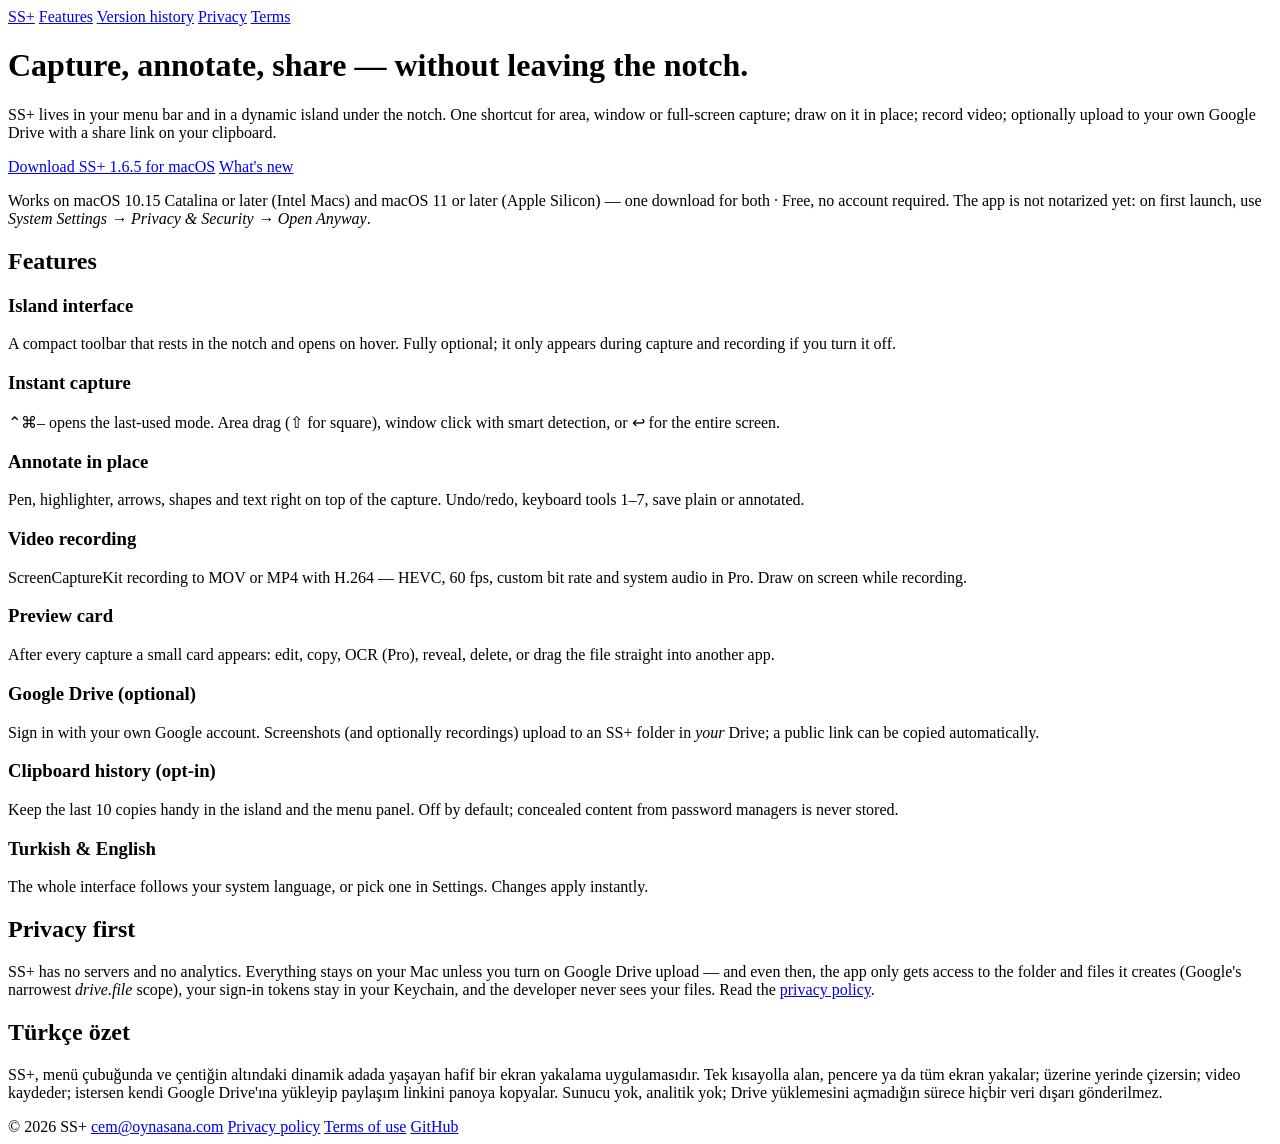
==== site/index.html @ 43a7a7cb "site: 1.6.5 sürüm bilgisi Co-Authored-By: Claude Fable 5 <noreply@anthropic.com>" ====
<!doctype html>
<html lang="en">
<head>
<meta charset="utf-8">
<meta name="viewport" content="width=device-width,initial-scale=1">
<title>SS+ — Screen capture for macOS</title>
<meta name="description" content="SS+ is a lightweight screen capture app for macOS: notch island, instant area/window capture, in-place annotation, video recording and optional Google Drive sharing.">
<link rel="icon" href="/favicon.svg" type="image/svg+xml">
<link rel="stylesheet" href="/_style.css">
</head>
<body>
<div class="wrap">
<nav class="top">
  <a class="brand" href="/"><span class="mark"></span>SS+</a>
  <a class="link" href="/" aria-current="page">Features</a>
  <a class="link" href="/changelog">Version history</a>
  <a class="link" href="/privacy">Privacy</a>
  <a class="link" href="/terms">Terms</a>
</nav>

<h1>Capture, annotate, share — without leaving the notch.</h1>
<p class="lead">SS+ lives in your menu bar and in a dynamic island under the notch. One shortcut for area, window or full-screen capture; draw on it in place; record video; optionally upload to your own Google Drive with a share link on your clipboard.</p>
<div class="actions">
  <a class="btn" id="download" href="https://github.com/cosmnet/SS-/releases/latest">Download SS+ 1.6.5 for macOS</a>
  <a class="btn secondary" href="/changelog">What's new</a>
</div>
<p class="note">Works on macOS 10.15 Catalina or later (Intel Macs) and macOS 11 or later (Apple Silicon) — one download for both · Free, no account required. The app is not notarized yet: on first launch, use <em>System Settings → Privacy &amp; Security → Open Anyway</em>.</p>

<h2>Features</h2>
<div class="grid">
  <div class="card"><h3>Island interface</h3><p>A compact toolbar that rests in the notch and opens on hover. Fully optional; it only appears during capture and recording if you turn it off.</p></div>
  <div class="card"><h3>Instant capture</h3><p><span class="kbd">⌃⌘–</span> opens the last-used mode. Area drag (⇧ for square), window click with smart detection, or ↩ for the entire screen.</p></div>
  <div class="card"><h3>Annotate in place</h3><p>Pen, highlighter, arrows, shapes and text right on top of the capture. Undo/redo, keyboard tools 1–7, save plain or annotated.</p></div>
  <div class="card"><h3>Video recording</h3><p>ScreenCaptureKit recording to MOV or MP4 with H.264 — HEVC, 60 fps, custom bit rate and system audio in Pro. Draw on screen while recording.</p></div>
  <div class="card"><h3>Preview card</h3><p>After every capture a small card appears: edit, copy, OCR (Pro), reveal, delete, or drag the file straight into another app.</p></div>
  <div class="card"><h3>Google Drive (optional)</h3><p>Sign in with your own Google account. Screenshots (and optionally recordings) upload to an SS+ folder in <em>your</em> Drive; a public link can be copied automatically.</p></div>
  <div class="card"><h3>Clipboard history (opt-in)</h3><p>Keep the last 10 copies handy in the island and the menu panel. Off by default; concealed content from password managers is never stored.</p></div>
  <div class="card"><h3>Turkish &amp; English</h3><p>The whole interface follows your system language, or pick one in Settings. Changes apply instantly.</p></div>
</div>

<h2>Privacy first</h2>
<p>SS+ has no servers and no analytics. Everything stays on your Mac unless you turn on Google Drive upload — and even then, the app only gets access to the folder and files it creates (Google's narrowest <em>drive.file</em> scope), your sign-in tokens stay in your Keychain, and the developer never sees your files. Read the <a href="/privacy">privacy policy</a>.</p>

<h2>Türkçe özet</h2>
<p>SS+, menü çubuğunda ve çentiğin altındaki dinamik adada yaşayan hafif bir ekran yakalama uygulamasıdır. Tek kısayolla alan, pencere ya da tüm ekran yakalar; üzerine yerinde çizersin; video kaydeder; istersen kendi Google Drive'ına yükleyip paylaşım linkini panoya kopyalar. Sunucu yok, analitik yok; Drive yüklemesini açmadığın sürece hiçbir veri dışarı gönderilmez.</p>

<footer>
  <span>© 2026 SS+</span>
  <a href="mailto:cem@oynasana.com">cem@oynasana.com</a>
  <a href="/privacy">Privacy policy</a>
  <a href="/terms">Terms of use</a>
  <a href="https://github.com/cosmnet/SS-">GitHub</a>
</footer>
</div>
</body>
</html>
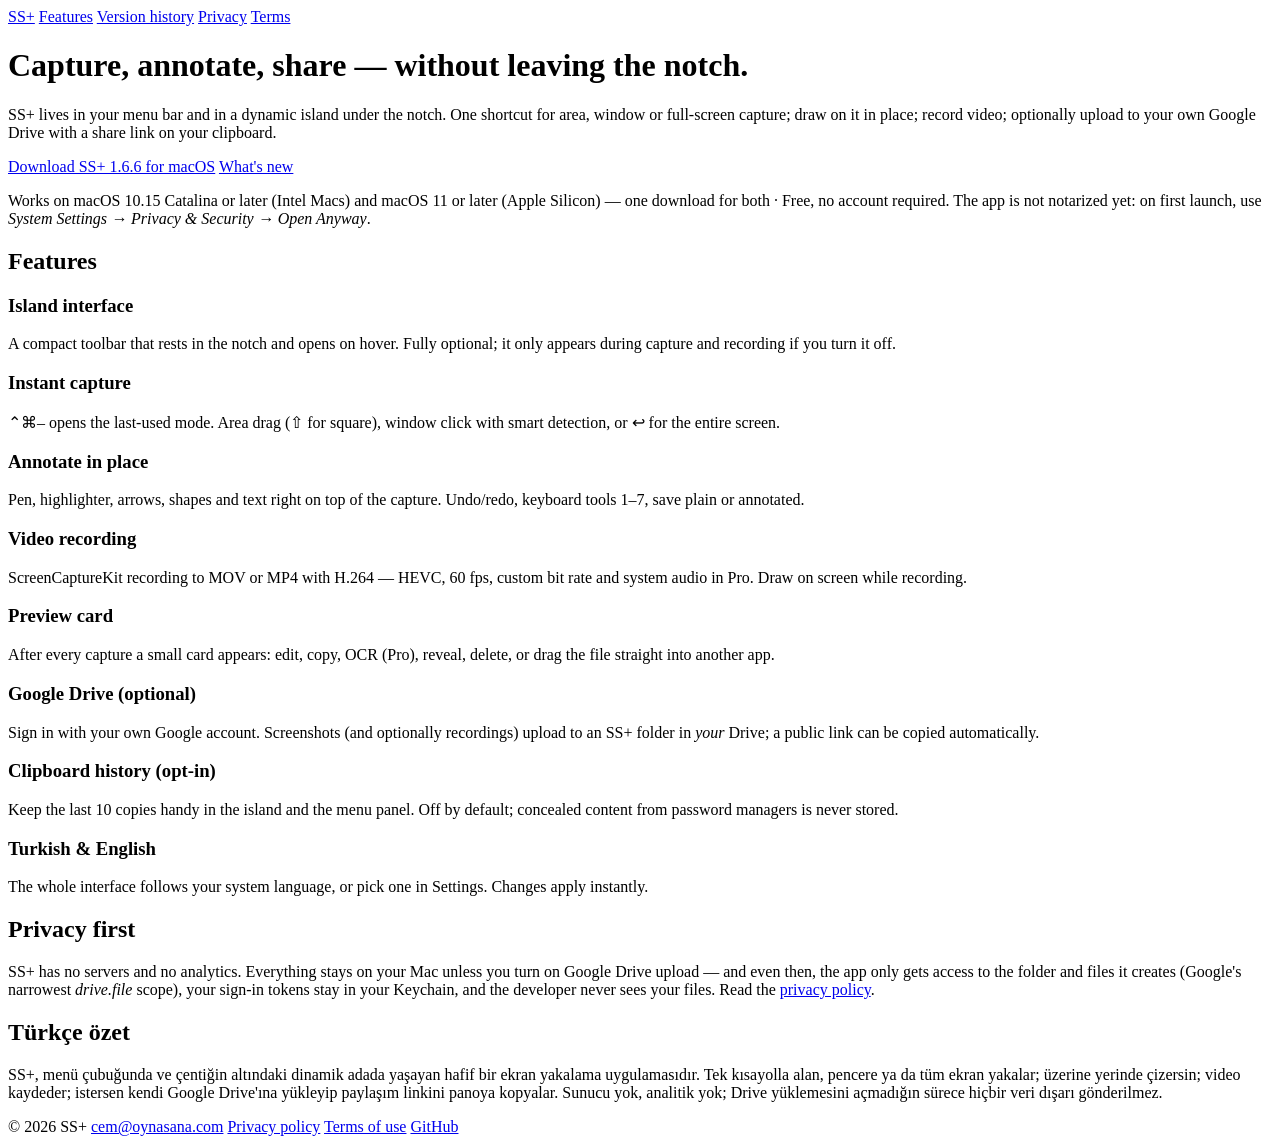
==== commit 638fed33: "site: 1.6.6 sürüm bilgisi Co-Authored-By: Claude Opus 5 <noreply@anthropic.com>" ====
--- a/site/index.html
+++ b/site/index.html
@@ -21,7 +21,7 @@
 <h1>Capture, annotate, share — without leaving the notch.</h1>
 <p class="lead">SS+ lives in your menu bar and in a dynamic island under the notch. One shortcut for area, window or full-screen capture; draw on it in place; record video; optionally upload to your own Google Drive with a share link on your clipboard.</p>
 <div class="actions">
-  <a class="btn" id="download" href="https://github.com/cosmnet/SS-/releases/latest">Download SS+ 1.6.5 for macOS</a>
+  <a class="btn" id="download" href="https://github.com/cosmnet/SS-/releases/latest">Download SS+ 1.6.6 for macOS</a>
   <a class="btn secondary" href="/changelog">What's new</a>
 </div>
 <p class="note">Works on macOS 10.15 Catalina or later (Intel Macs) and macOS 11 or later (Apple Silicon) — one download for both · Free, no account required. The app is not notarized yet: on first launch, use <em>System Settings → Privacy &amp; Security → Open Anyway</em>.</p>
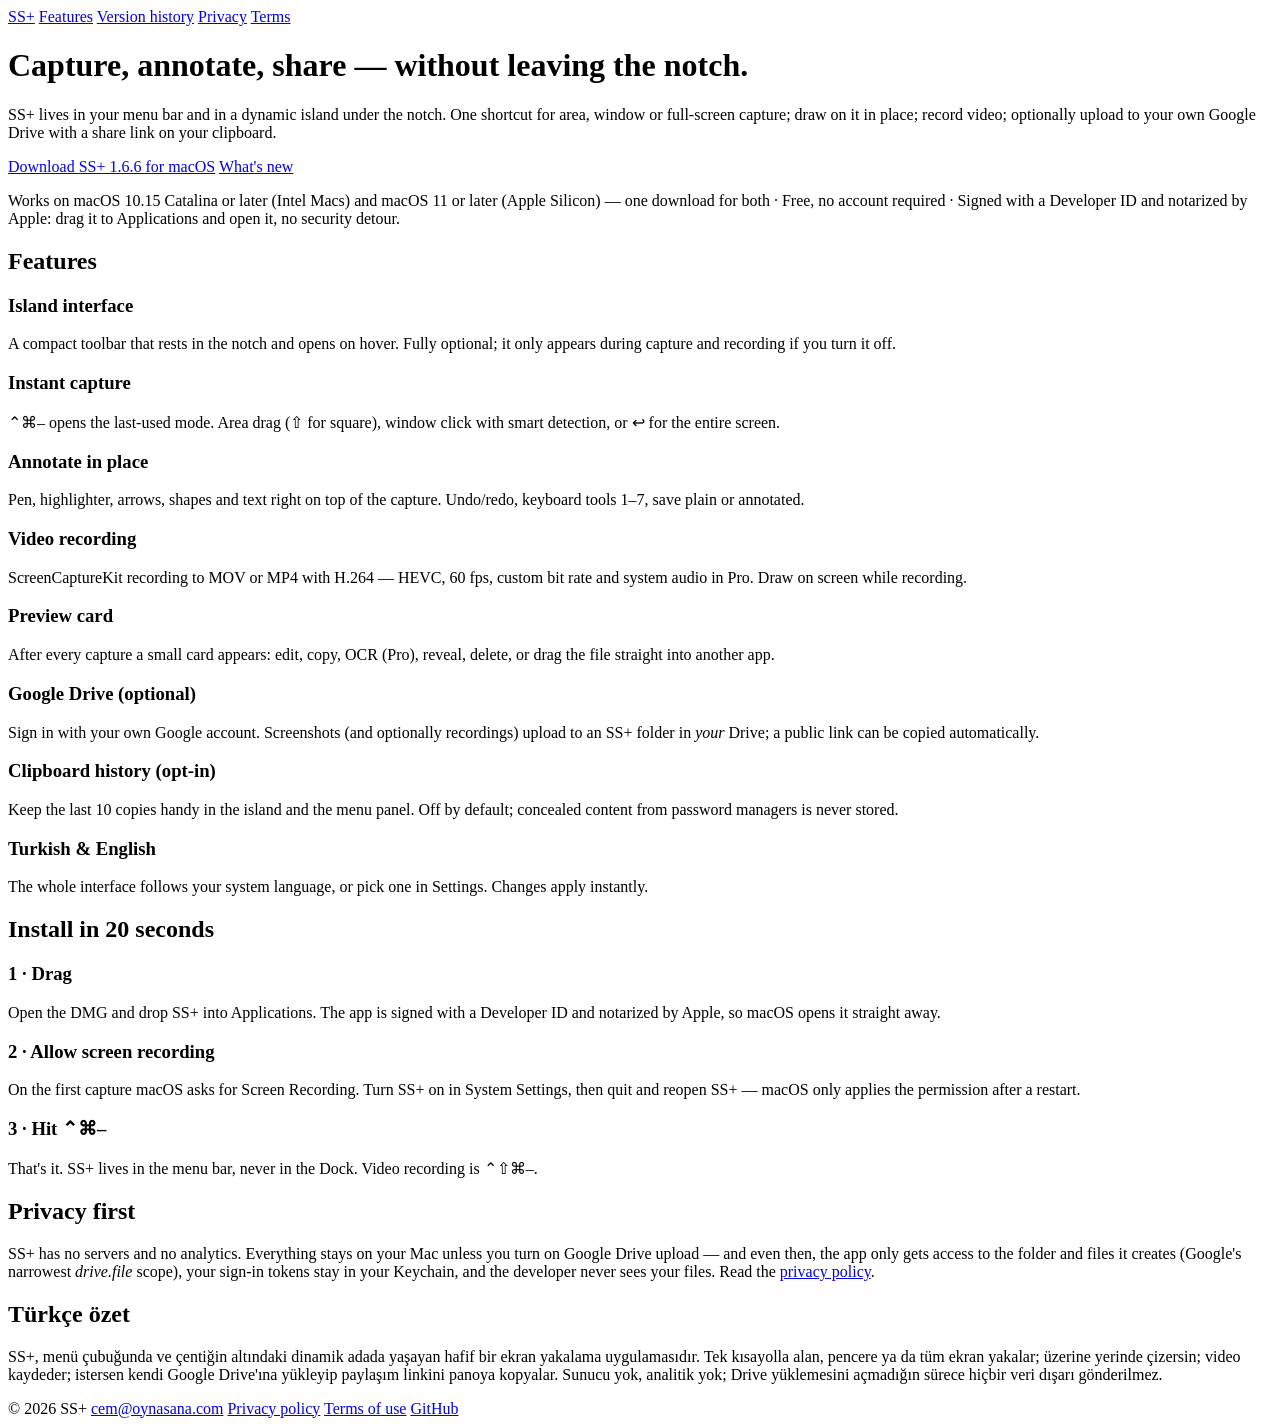
==== commit f741dad0: "Dağıtımı sürtünmesiz yap: uygulamayı da noterle, kurulum metinlerini sadeleştir - make_release.sh: D" ====
--- a/site/index.html
+++ b/site/index.html
@@ -24,7 +24,7 @@
   <a class="btn" id="download" href="https://github.com/cosmnet/SS-/releases/latest">Download SS+ 1.6.6 for macOS</a>
   <a class="btn secondary" href="/changelog">What's new</a>
 </div>
-<p class="note">Works on macOS 10.15 Catalina or later (Intel Macs) and macOS 11 or later (Apple Silicon) — one download for both · Free, no account required. The app is not notarized yet: on first launch, use <em>System Settings → Privacy &amp; Security → Open Anyway</em>.</p>
+<p class="note">Works on macOS 10.15 Catalina or later (Intel Macs) and macOS 11 or later (Apple Silicon) — one download for both · Free, no account required · Signed with a Developer ID and notarized by Apple: drag it to Applications and open it, no security detour.</p>
 
 <h2>Features</h2>
 <div class="grid">
@@ -36,6 +36,13 @@
   <div class="card"><h3>Google Drive (optional)</h3><p>Sign in with your own Google account. Screenshots (and optionally recordings) upload to an SS+ folder in <em>your</em> Drive; a public link can be copied automatically.</p></div>
   <div class="card"><h3>Clipboard history (opt-in)</h3><p>Keep the last 10 copies handy in the island and the menu panel. Off by default; concealed content from password managers is never stored.</p></div>
   <div class="card"><h3>Turkish &amp; English</h3><p>The whole interface follows your system language, or pick one in Settings. Changes apply instantly.</p></div>
+</div>
+
+<h2>Install in 20 seconds</h2>
+<div class="grid">
+  <div class="card"><h3>1 · Drag</h3><p>Open the DMG and drop SS+ into Applications. The app is signed with a Developer ID and notarized by Apple, so macOS opens it straight away.</p></div>
+  <div class="card"><h3>2 · Allow screen recording</h3><p>On the first capture macOS asks for Screen Recording. Turn SS+ on in System Settings, then quit and reopen SS+ — macOS only applies the permission after a restart.</p></div>
+  <div class="card"><h3>3 · Hit <span class="kbd">⌃⌘–</span></h3><p>That's it. SS+ lives in the menu bar, never in the Dock. Video recording is <span class="kbd">⌃⇧⌘–</span>.</p></div>
 </div>
 
 <h2>Privacy first</h2>
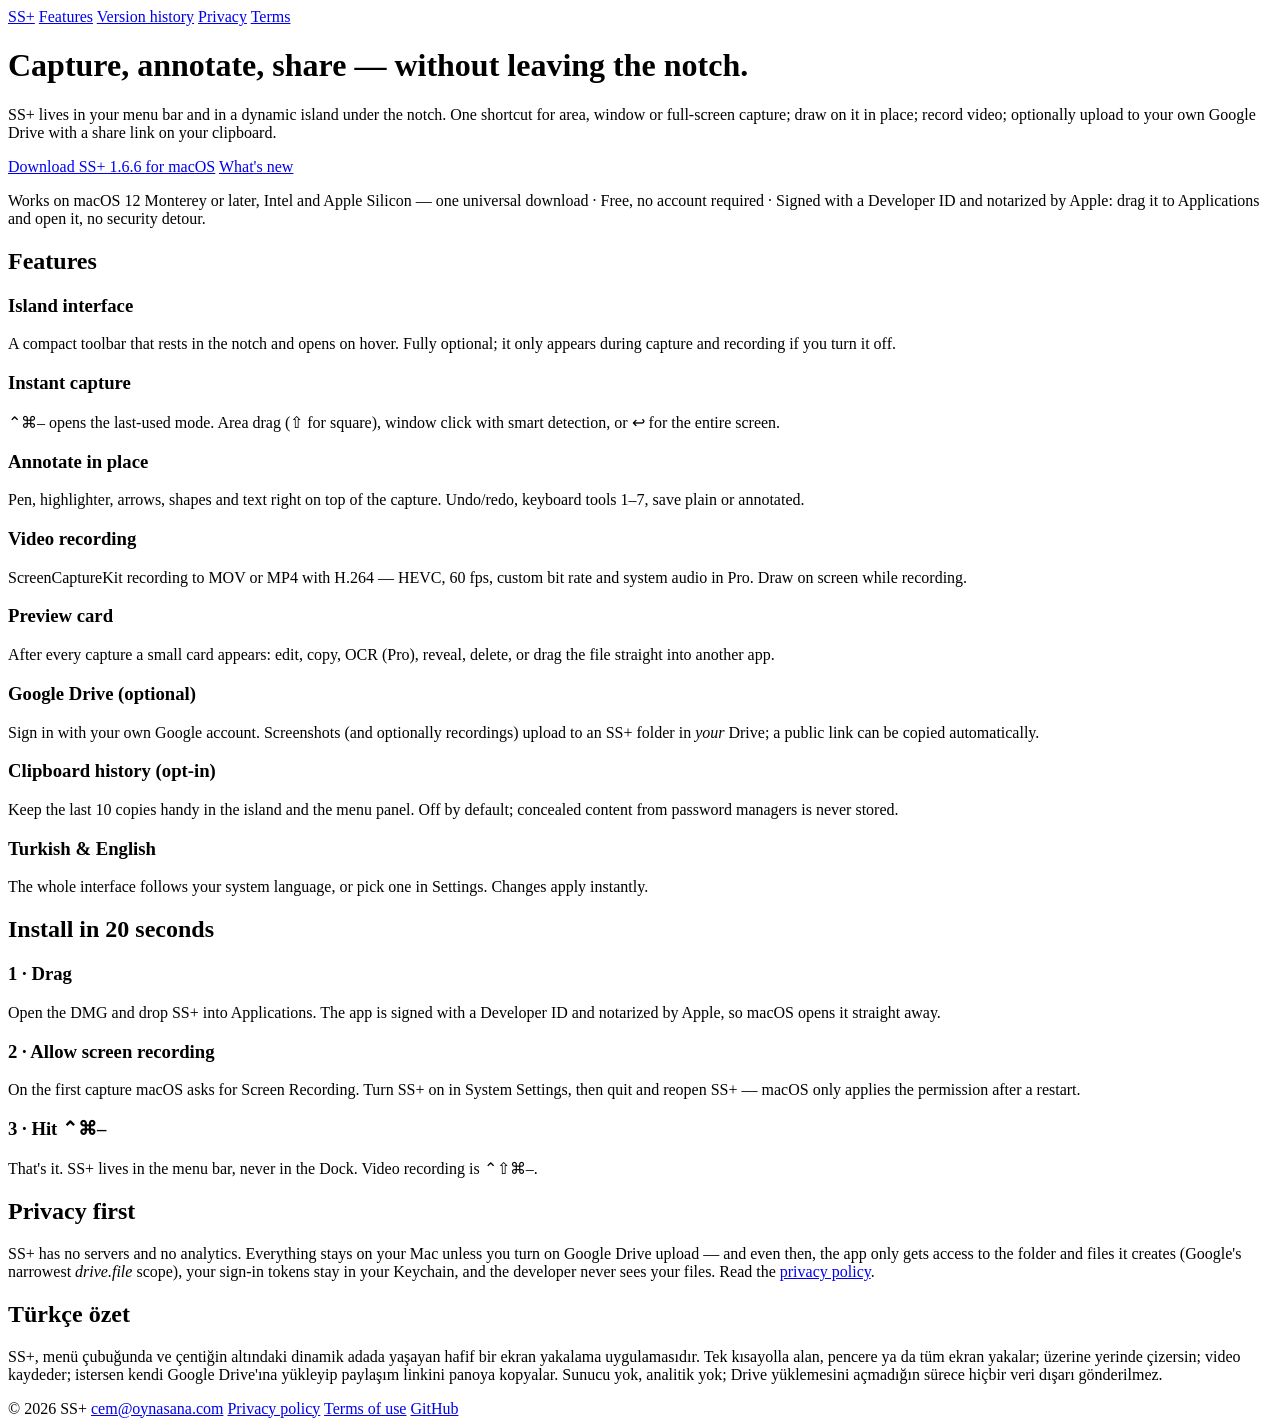
==== commit 1b843c4c: "Asgari sürümü macOS 12'ye çek (Xcode 27 daha eskisini derlemiyor) Xcode 27 "deployment target 10.15 " ====
--- a/site/index.html
+++ b/site/index.html
@@ -24,7 +24,7 @@
   <a class="btn" id="download" href="https://github.com/cosmnet/SS-/releases/latest">Download SS+ 1.6.6 for macOS</a>
   <a class="btn secondary" href="/changelog">What's new</a>
 </div>
-<p class="note">Works on macOS 10.15 Catalina or later (Intel Macs) and macOS 11 or later (Apple Silicon) — one download for both · Free, no account required · Signed with a Developer ID and notarized by Apple: drag it to Applications and open it, no security detour.</p>
+<p class="note">Works on macOS 12 Monterey or later, Intel and Apple Silicon — one universal download · Free, no account required · Signed with a Developer ID and notarized by Apple: drag it to Applications and open it, no security detour.</p>
 
 <h2>Features</h2>
 <div class="grid">
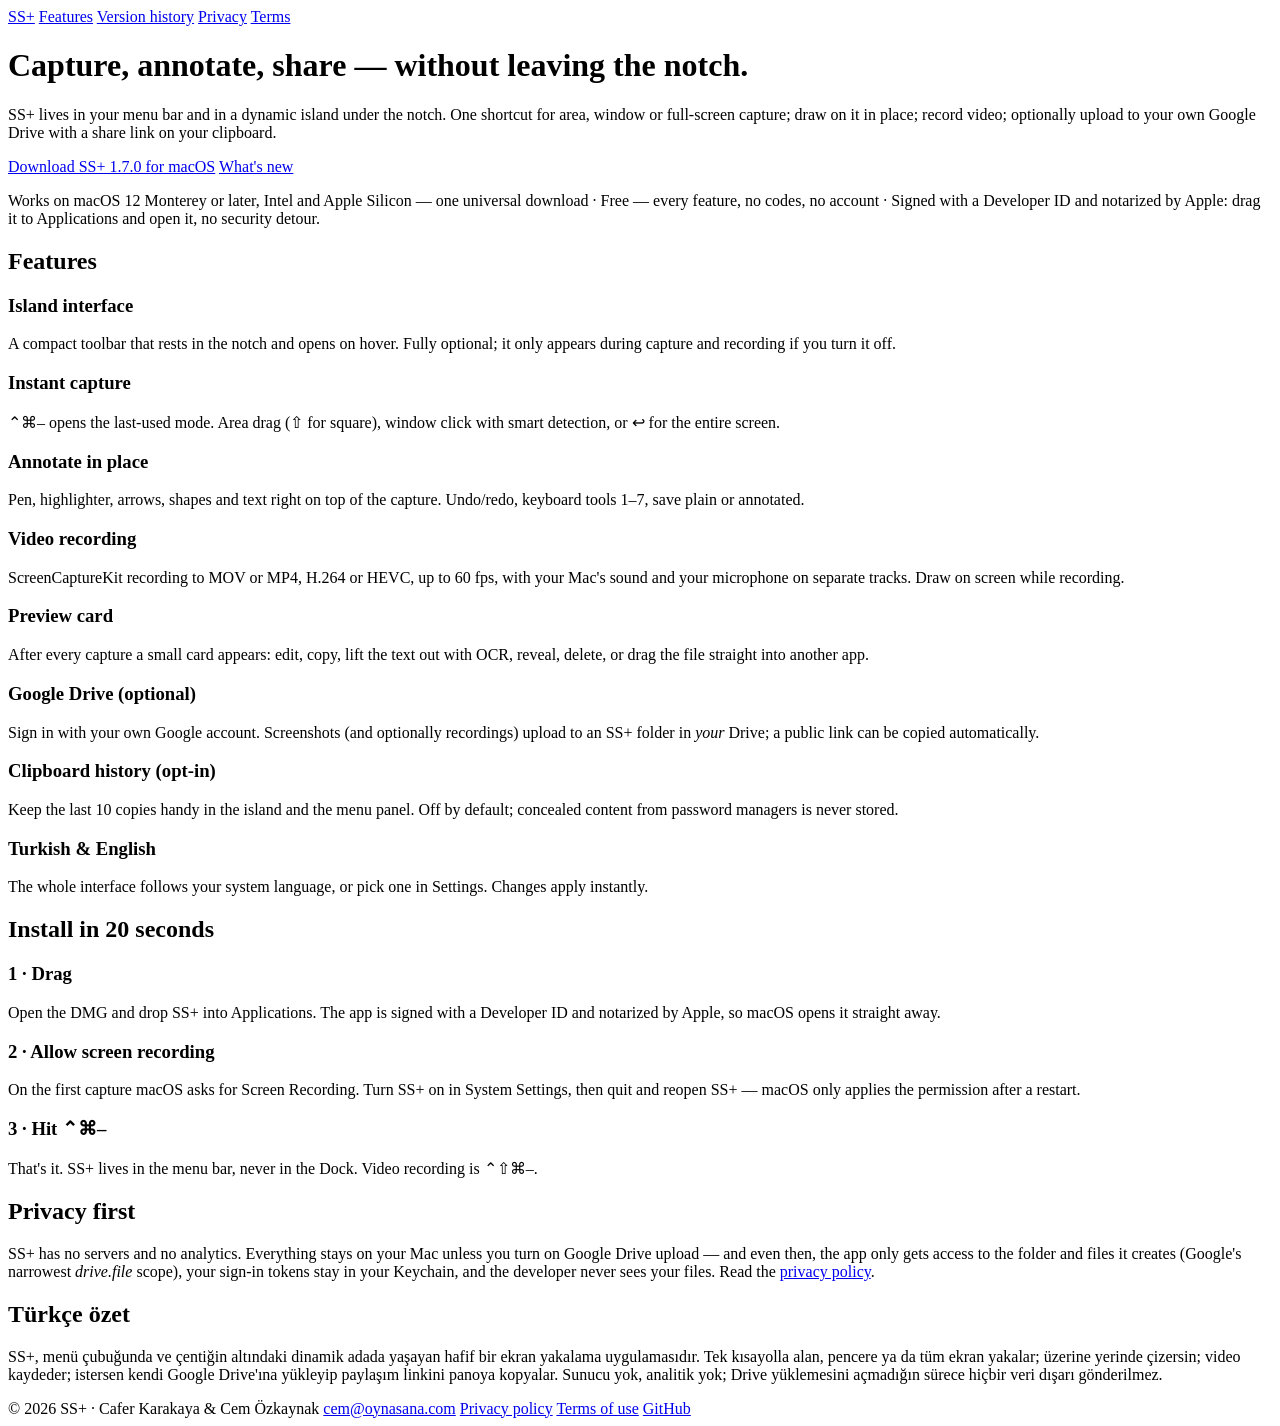
==== commit 77bcc969: "1.7.0 — tüm özellikler herkese ücretsiz Pro kavramı tamamen kalktı: ProManager, etkinleştirme kodlar" ====
--- a/site/index.html
+++ b/site/index.html
@@ -21,18 +21,18 @@
 <h1>Capture, annotate, share — without leaving the notch.</h1>
 <p class="lead">SS+ lives in your menu bar and in a dynamic island under the notch. One shortcut for area, window or full-screen capture; draw on it in place; record video; optionally upload to your own Google Drive with a share link on your clipboard.</p>
 <div class="actions">
-  <a class="btn" id="download" href="https://github.com/cosmnet/SS-/releases/latest">Download SS+ 1.6.6 for macOS</a>
+  <a class="btn" id="download" href="https://github.com/cosmnet/SS-/releases/latest">Download SS+ 1.7.0 for macOS</a>
   <a class="btn secondary" href="/changelog">What's new</a>
 </div>
-<p class="note">Works on macOS 12 Monterey or later, Intel and Apple Silicon — one universal download · Free, no account required · Signed with a Developer ID and notarized by Apple: drag it to Applications and open it, no security detour.</p>
+<p class="note">Works on macOS 12 Monterey or later, Intel and Apple Silicon — one universal download · Free — every feature, no codes, no account · Signed with a Developer ID and notarized by Apple: drag it to Applications and open it, no security detour.</p>
 
 <h2>Features</h2>
 <div class="grid">
   <div class="card"><h3>Island interface</h3><p>A compact toolbar that rests in the notch and opens on hover. Fully optional; it only appears during capture and recording if you turn it off.</p></div>
   <div class="card"><h3>Instant capture</h3><p><span class="kbd">⌃⌘–</span> opens the last-used mode. Area drag (⇧ for square), window click with smart detection, or ↩ for the entire screen.</p></div>
   <div class="card"><h3>Annotate in place</h3><p>Pen, highlighter, arrows, shapes and text right on top of the capture. Undo/redo, keyboard tools 1–7, save plain or annotated.</p></div>
-  <div class="card"><h3>Video recording</h3><p>ScreenCaptureKit recording to MOV or MP4 with H.264 — HEVC, 60 fps, custom bit rate and system audio in Pro. Draw on screen while recording.</p></div>
-  <div class="card"><h3>Preview card</h3><p>After every capture a small card appears: edit, copy, OCR (Pro), reveal, delete, or drag the file straight into another app.</p></div>
+  <div class="card"><h3>Video recording</h3><p>ScreenCaptureKit recording to MOV or MP4, H.264 or HEVC, up to 60 fps, with your Mac's sound and your microphone on separate tracks. Draw on screen while recording.</p></div>
+  <div class="card"><h3>Preview card</h3><p>After every capture a small card appears: edit, copy, lift the text out with OCR, reveal, delete, or drag the file straight into another app.</p></div>
   <div class="card"><h3>Google Drive (optional)</h3><p>Sign in with your own Google account. Screenshots (and optionally recordings) upload to an SS+ folder in <em>your</em> Drive; a public link can be copied automatically.</p></div>
   <div class="card"><h3>Clipboard history (opt-in)</h3><p>Keep the last 10 copies handy in the island and the menu panel. Off by default; concealed content from password managers is never stored.</p></div>
   <div class="card"><h3>Turkish &amp; English</h3><p>The whole interface follows your system language, or pick one in Settings. Changes apply instantly.</p></div>
@@ -52,7 +52,7 @@
 <p>SS+, menü çubuğunda ve çentiğin altındaki dinamik adada yaşayan hafif bir ekran yakalama uygulamasıdır. Tek kısayolla alan, pencere ya da tüm ekran yakalar; üzerine yerinde çizersin; video kaydeder; istersen kendi Google Drive'ına yükleyip paylaşım linkini panoya kopyalar. Sunucu yok, analitik yok; Drive yüklemesini açmadığın sürece hiçbir veri dışarı gönderilmez.</p>
 
 <footer>
-  <span>© 2026 SS+</span>
+  <span>© 2026 SS+ · Cafer Karakaya &amp; Cem Özkaynak</span>
   <a href="mailto:cem@oynasana.com">cem@oynasana.com</a>
   <a href="/privacy">Privacy policy</a>
   <a href="/terms">Terms of use</a>
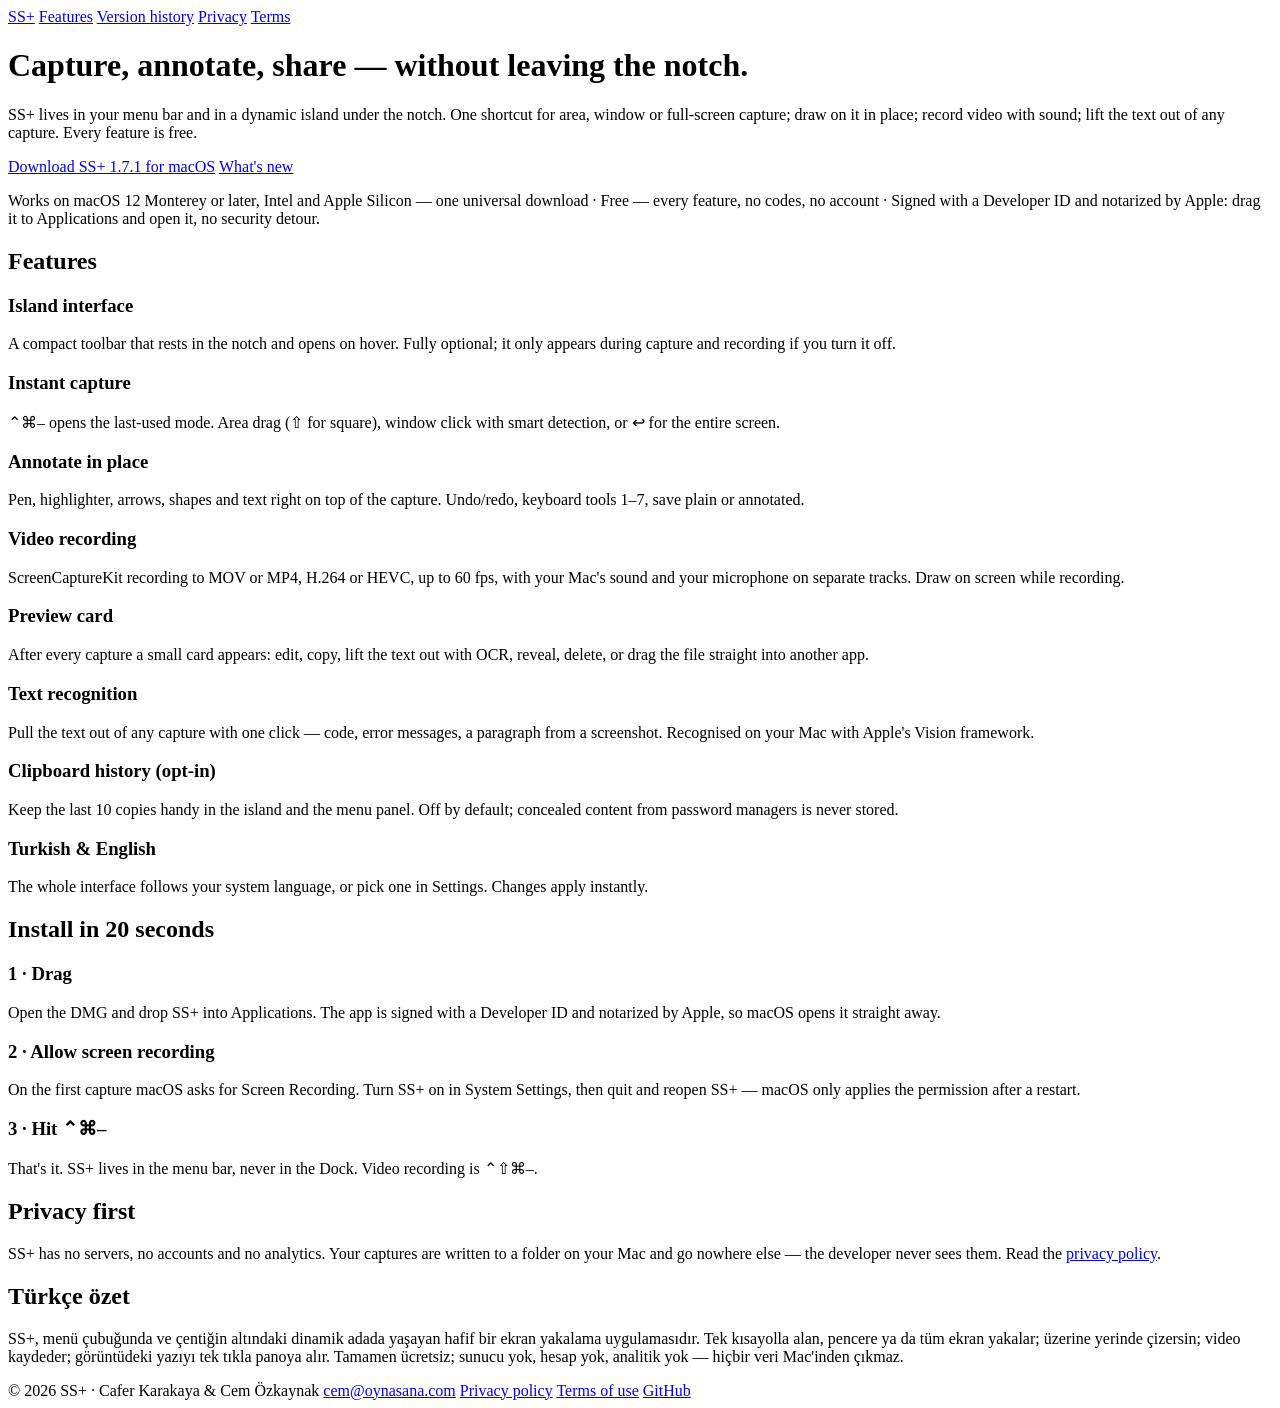
==== commit 98fe569f: "1.7.1 — Drive yoksa Ayarlar'da hiç görünmesin Yayımlanan paketlerde Resources/GoogleOAuth.plist bulu" ====
--- a/site/index.html
+++ b/site/index.html
@@ -4,7 +4,7 @@
 <meta charset="utf-8">
 <meta name="viewport" content="width=device-width,initial-scale=1">
 <title>SS+ — Screen capture for macOS</title>
-<meta name="description" content="SS+ is a lightweight screen capture app for macOS: notch island, instant area/window capture, in-place annotation, video recording and optional Google Drive sharing.">
+<meta name="description" content="SS+ is a lightweight screen capture app for macOS: notch island, instant area/window capture, in-place annotation and video recording. Free and notarized by Apple.">
 <link rel="icon" href="/favicon.svg" type="image/svg+xml">
 <link rel="stylesheet" href="/_style.css">
 </head>
@@ -19,9 +19,9 @@
 </nav>
 
 <h1>Capture, annotate, share — without leaving the notch.</h1>
-<p class="lead">SS+ lives in your menu bar and in a dynamic island under the notch. One shortcut for area, window or full-screen capture; draw on it in place; record video; optionally upload to your own Google Drive with a share link on your clipboard.</p>
+<p class="lead">SS+ lives in your menu bar and in a dynamic island under the notch. One shortcut for area, window or full-screen capture; draw on it in place; record video with sound; lift the text out of any capture. Every feature is free.</p>
 <div class="actions">
-  <a class="btn" id="download" href="https://github.com/cosmnet/SS-/releases/latest">Download SS+ 1.7.0 for macOS</a>
+  <a class="btn" id="download" href="https://github.com/cosmnet/SS-/releases/latest">Download SS+ 1.7.1 for macOS</a>
   <a class="btn secondary" href="/changelog">What's new</a>
 </div>
 <p class="note">Works on macOS 12 Monterey or later, Intel and Apple Silicon — one universal download · Free — every feature, no codes, no account · Signed with a Developer ID and notarized by Apple: drag it to Applications and open it, no security detour.</p>
@@ -33,7 +33,7 @@
   <div class="card"><h3>Annotate in place</h3><p>Pen, highlighter, arrows, shapes and text right on top of the capture. Undo/redo, keyboard tools 1–7, save plain or annotated.</p></div>
   <div class="card"><h3>Video recording</h3><p>ScreenCaptureKit recording to MOV or MP4, H.264 or HEVC, up to 60 fps, with your Mac's sound and your microphone on separate tracks. Draw on screen while recording.</p></div>
   <div class="card"><h3>Preview card</h3><p>After every capture a small card appears: edit, copy, lift the text out with OCR, reveal, delete, or drag the file straight into another app.</p></div>
-  <div class="card"><h3>Google Drive (optional)</h3><p>Sign in with your own Google account. Screenshots (and optionally recordings) upload to an SS+ folder in <em>your</em> Drive; a public link can be copied automatically.</p></div>
+  <div class="card"><h3>Text recognition</h3><p>Pull the text out of any capture with one click — code, error messages, a paragraph from a screenshot. Recognised on your Mac with Apple's Vision framework.</p></div>
   <div class="card"><h3>Clipboard history (opt-in)</h3><p>Keep the last 10 copies handy in the island and the menu panel. Off by default; concealed content from password managers is never stored.</p></div>
   <div class="card"><h3>Turkish &amp; English</h3><p>The whole interface follows your system language, or pick one in Settings. Changes apply instantly.</p></div>
 </div>
@@ -46,10 +46,10 @@
 </div>
 
 <h2>Privacy first</h2>
-<p>SS+ has no servers and no analytics. Everything stays on your Mac unless you turn on Google Drive upload — and even then, the app only gets access to the folder and files it creates (Google's narrowest <em>drive.file</em> scope), your sign-in tokens stay in your Keychain, and the developer never sees your files. Read the <a href="/privacy">privacy policy</a>.</p>
+<p>SS+ has no servers, no accounts and no analytics. Your captures are written to a folder on your Mac and go nowhere else — the developer never sees them. Read the <a href="/privacy">privacy policy</a>.</p>
 
 <h2>Türkçe özet</h2>
-<p>SS+, menü çubuğunda ve çentiğin altındaki dinamik adada yaşayan hafif bir ekran yakalama uygulamasıdır. Tek kısayolla alan, pencere ya da tüm ekran yakalar; üzerine yerinde çizersin; video kaydeder; istersen kendi Google Drive'ına yükleyip paylaşım linkini panoya kopyalar. Sunucu yok, analitik yok; Drive yüklemesini açmadığın sürece hiçbir veri dışarı gönderilmez.</p>
+<p>SS+, menü çubuğunda ve çentiğin altındaki dinamik adada yaşayan hafif bir ekran yakalama uygulamasıdır. Tek kısayolla alan, pencere ya da tüm ekran yakalar; üzerine yerinde çizersin; video kaydeder; görüntüdeki yazıyı tek tıkla panoya alır. Tamamen ücretsiz; sunucu yok, hesap yok, analitik yok — hiçbir veri Mac'inden çıkmaz.</p>
 
 <footer>
   <span>© 2026 SS+ · Cafer Karakaya &amp; Cem Özkaynak</span>
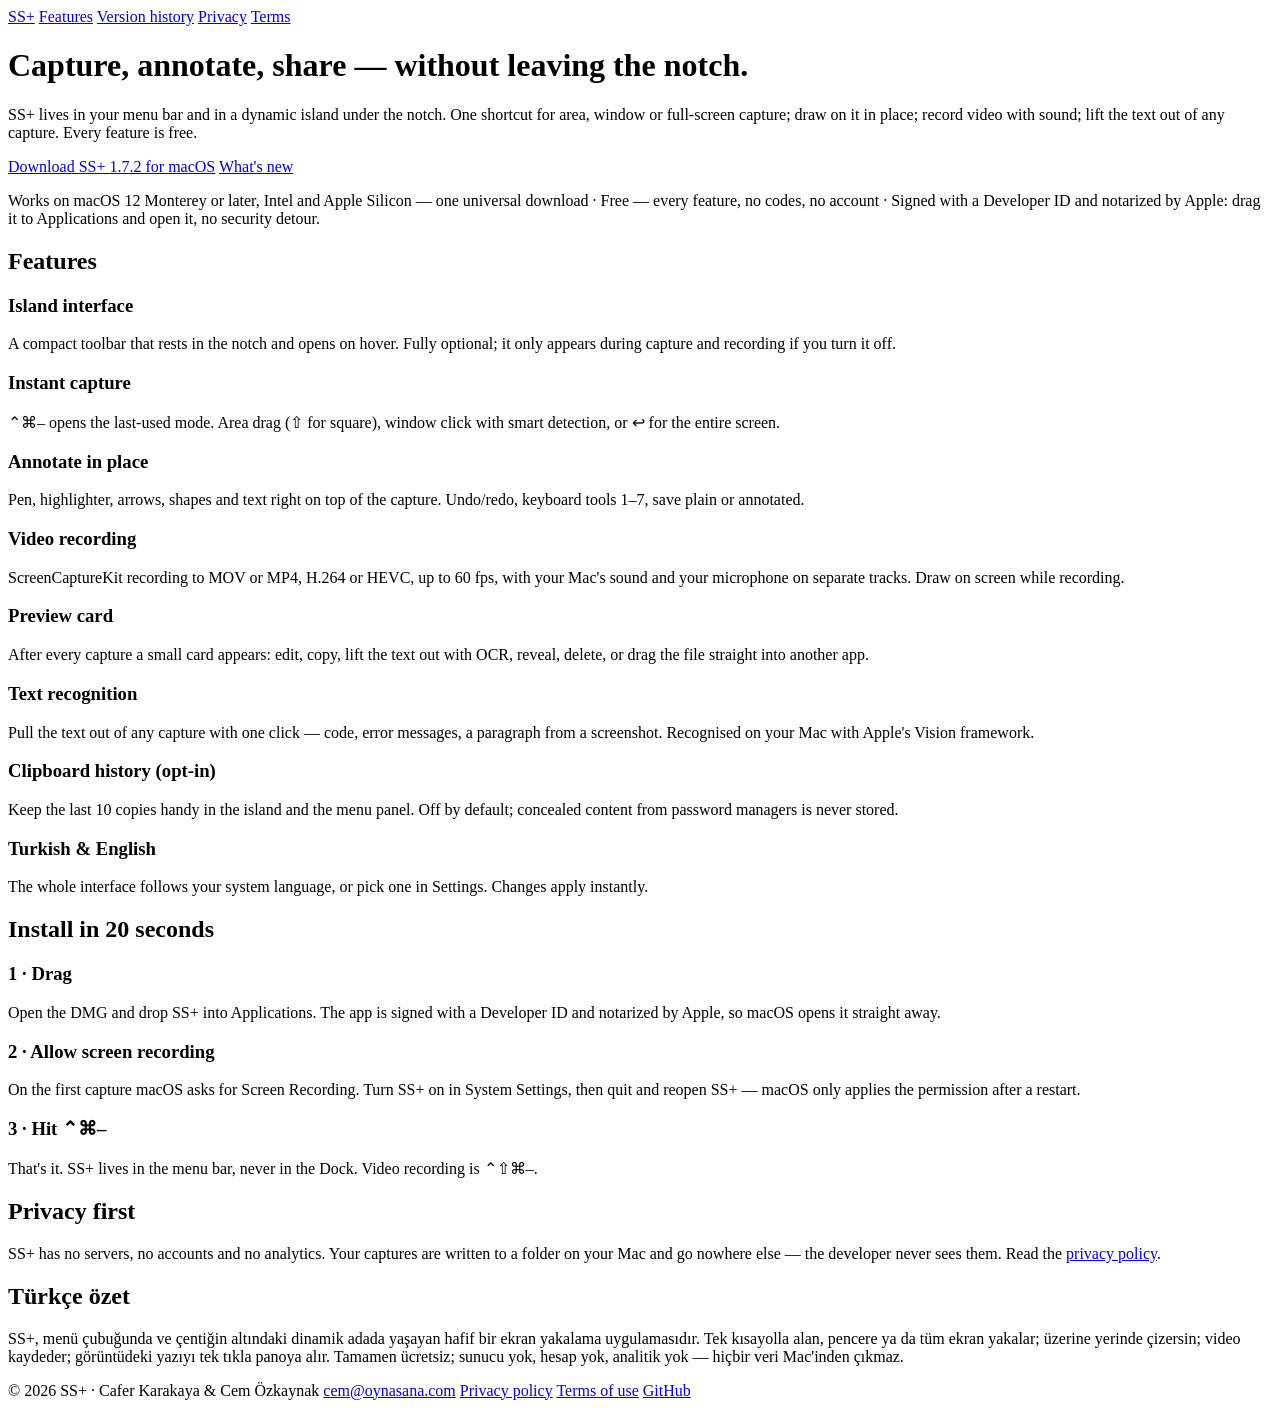
==== commit 36daf37f: "1.7.2 — site adresi ssplusapp.vercel.app Eski ssplus-app.vercel.app başka bir Vercel hesabına ait ve" ====
--- a/site/index.html
+++ b/site/index.html
@@ -21,7 +21,7 @@
 <h1>Capture, annotate, share — without leaving the notch.</h1>
 <p class="lead">SS+ lives in your menu bar and in a dynamic island under the notch. One shortcut for area, window or full-screen capture; draw on it in place; record video with sound; lift the text out of any capture. Every feature is free.</p>
 <div class="actions">
-  <a class="btn" id="download" href="https://github.com/cosmnet/SS-/releases/latest">Download SS+ 1.7.1 for macOS</a>
+  <a class="btn" id="download" href="https://github.com/cosmnet/SS-/releases/latest">Download SS+ 1.7.2 for macOS</a>
   <a class="btn secondary" href="/changelog">What's new</a>
 </div>
 <p class="note">Works on macOS 12 Monterey or later, Intel and Apple Silicon — one universal download · Free — every feature, no codes, no account · Signed with a Developer ID and notarized by Apple: drag it to Applications and open it, no security detour.</p>
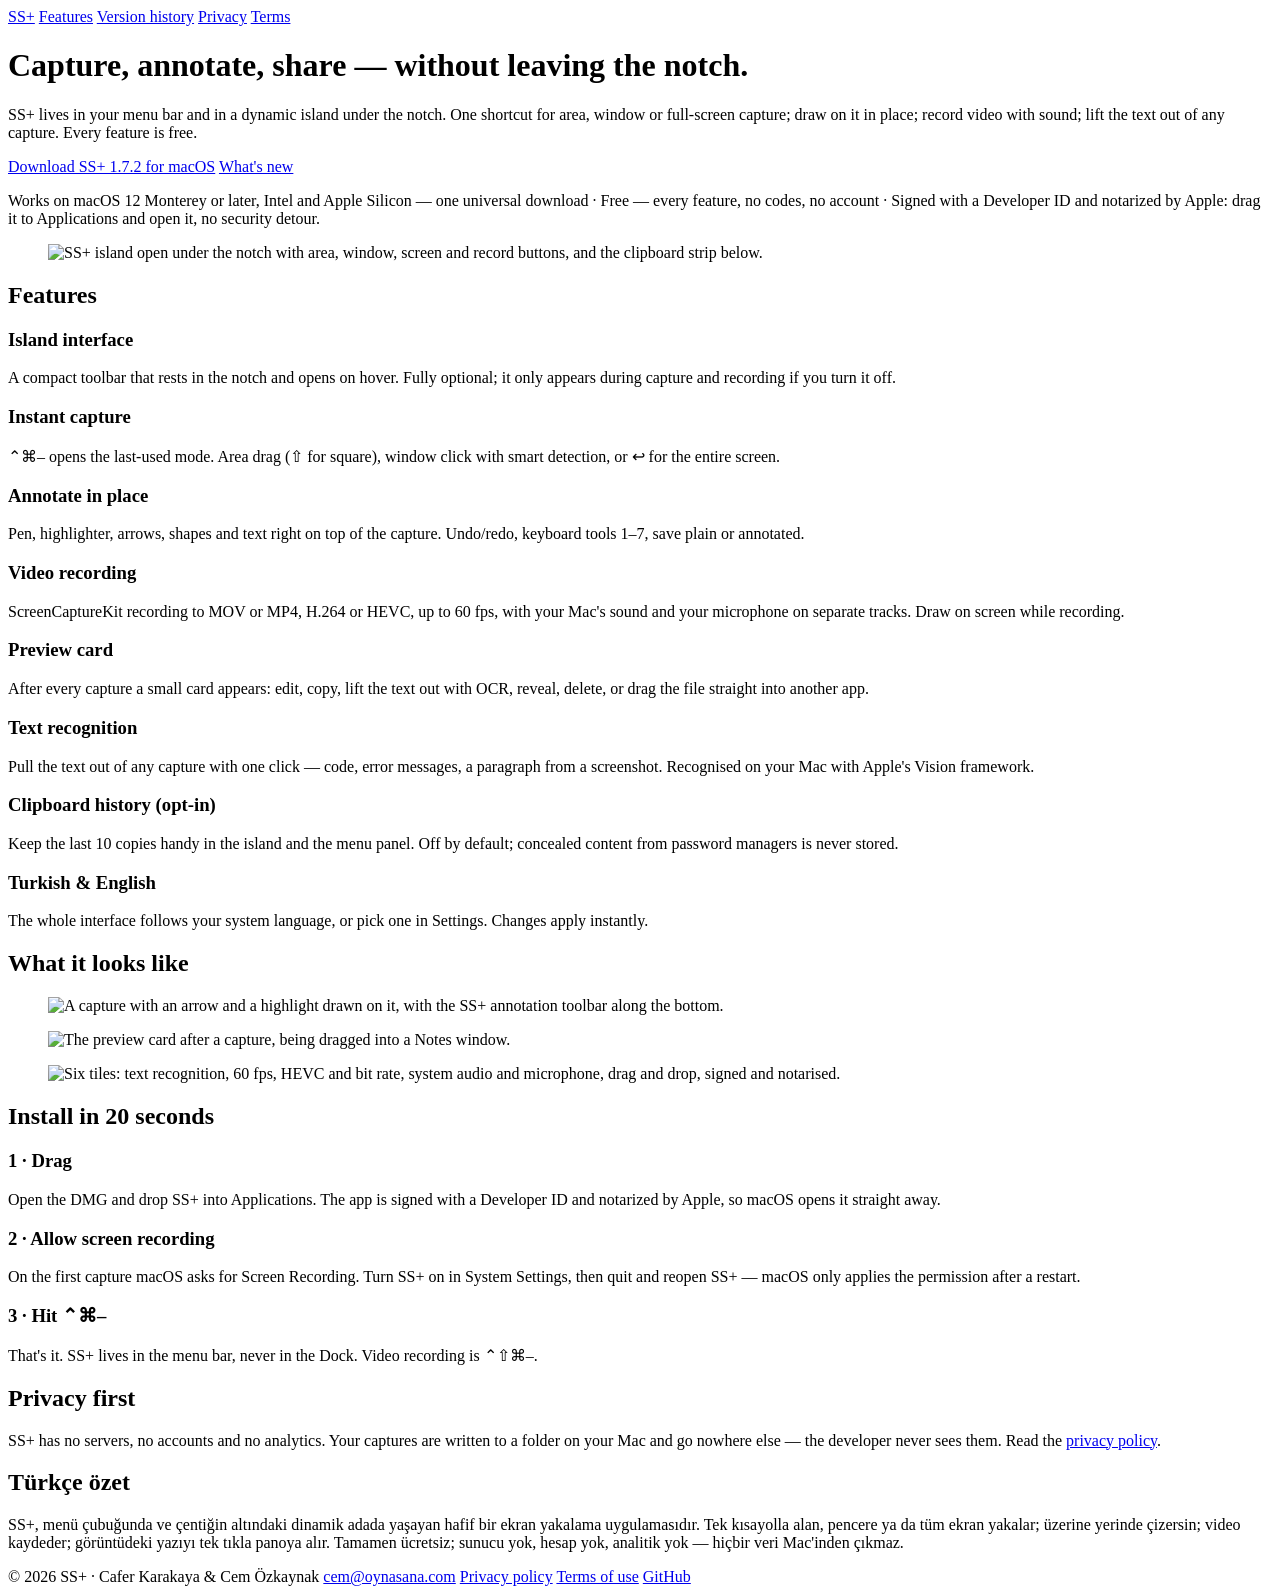
==== commit d76954bb: "site: tanıtım görselleri ve paylaşım kartı meta'ları Gerçek arayüzden üretilen dört 16:9 görsel (ada" ====
--- a/site/index.html
+++ b/site/index.html
@@ -7,6 +7,18 @@
 <meta name="description" content="SS+ is a lightweight screen capture app for macOS: notch island, instant area/window capture, in-place annotation and video recording. Free and notarized by Apple.">
 <link rel="icon" href="/favicon.svg" type="image/svg+xml">
 <link rel="stylesheet" href="/_style.css">
+<meta property="og:type" content="website">
+<meta property="og:site_name" content="SS+">
+<meta property="og:title" content="SS+ — screen capture for macOS, free">
+<meta property="og:description" content="One shortcut for area, window or full-screen capture. Annotate in place, record video with sound, lift the text out. Every feature free.">
+<meta property="og:url" content="https://ssplusapp.vercel.app">
+<meta property="og:image" content="https://ssplusapp.vercel.app/img/1-island.png">
+<meta property="og:image:width" content="1200">
+<meta property="og:image:height" content="674">
+<meta name="twitter:card" content="summary_large_image">
+<meta name="twitter:title" content="SS+ — screen capture for macOS, free">
+<meta name="twitter:description" content="One shortcut for area, window or full-screen capture. Annotate in place, record video with sound, lift the text out. Every feature free.">
+<meta name="twitter:image" content="https://ssplusapp.vercel.app/img/1-island.png">
 </head>
 <body>
 <div class="wrap">
@@ -26,6 +38,10 @@
 </div>
 <p class="note">Works on macOS 12 Monterey or later, Intel and Apple Silicon — one universal download · Free — every feature, no codes, no account · Signed with a Developer ID and notarized by Apple: drag it to Applications and open it, no security detour.</p>
 
+<figure class="shot">
+  <img src="/img/1-island.png" width="1200" height="674" alt="SS+ island open under the notch with area, window, screen and record buttons, and the clipboard strip below.">
+</figure>
+
 <h2>Features</h2>
 <div class="grid">
   <div class="card"><h3>Island interface</h3><p>A compact toolbar that rests in the notch and opens on hover. Fully optional; it only appears during capture and recording if you turn it off.</p></div>
@@ -36,6 +52,13 @@
   <div class="card"><h3>Text recognition</h3><p>Pull the text out of any capture with one click — code, error messages, a paragraph from a screenshot. Recognised on your Mac with Apple's Vision framework.</p></div>
   <div class="card"><h3>Clipboard history (opt-in)</h3><p>Keep the last 10 copies handy in the island and the menu panel. Off by default; concealed content from password managers is never stored.</p></div>
   <div class="card"><h3>Turkish &amp; English</h3><p>The whole interface follows your system language, or pick one in Settings. Changes apply instantly.</p></div>
+</div>
+
+<h2>What it looks like</h2>
+<div class="shots">
+  <figure class="shot"><img src="/img/2-annotate.png" width="1200" height="674" loading="lazy" alt="A capture with an arrow and a highlight drawn on it, with the SS+ annotation toolbar along the bottom."></figure>
+  <figure class="shot"><img src="/img/3-preview.png" width="1200" height="674" loading="lazy" alt="The preview card after a capture, being dragged into a Notes window."></figure>
+  <figure class="shot"><img src="/img/4-free.png" width="1200" height="674" loading="lazy" alt="Six tiles: text recognition, 60 fps, HEVC and bit rate, system audio and microphone, drag and drop, signed and notarised."></figure>
 </div>
 
 <h2>Install in 20 seconds</h2>
